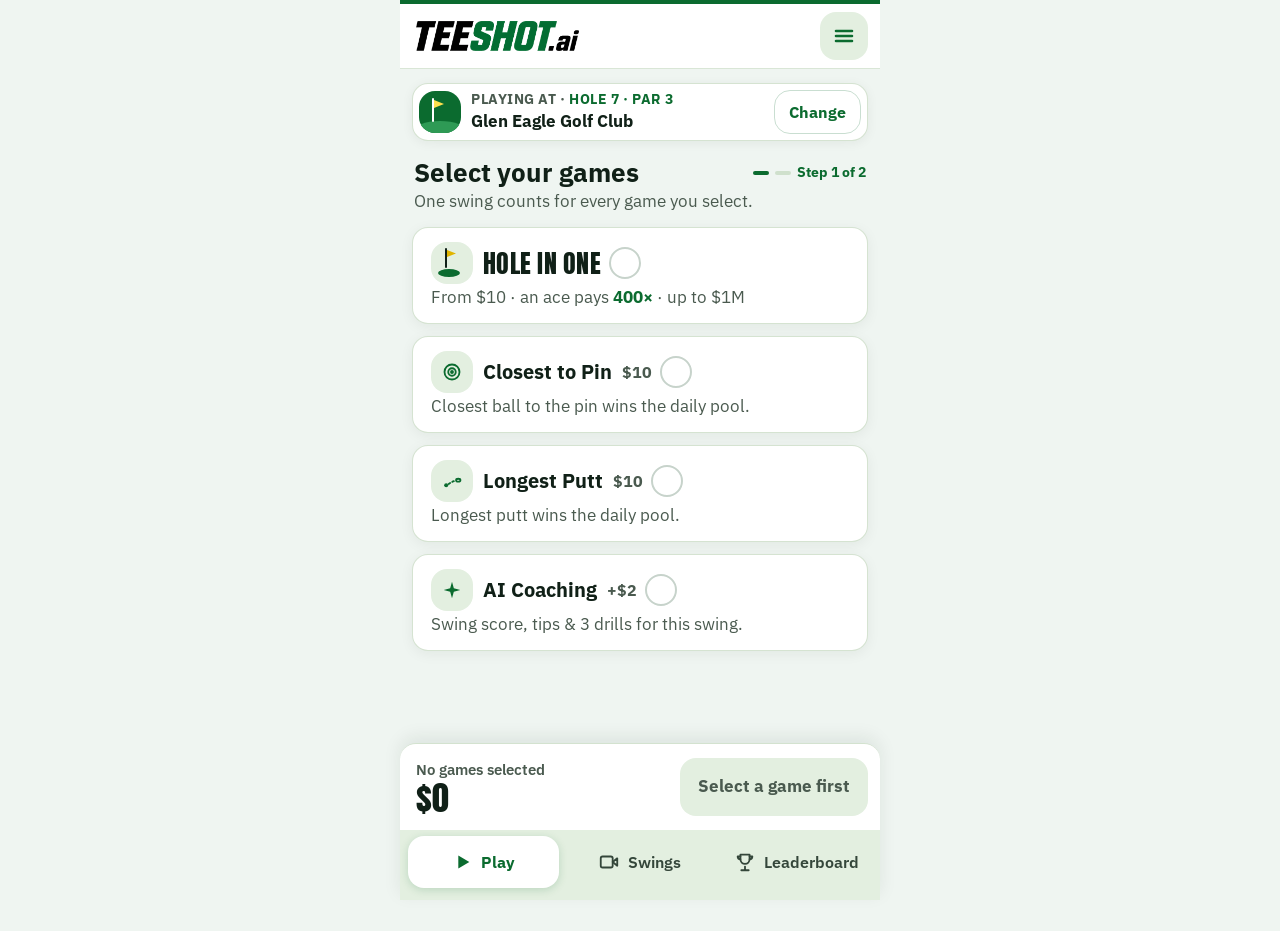
==== Play.html @ 26afe767 "Host TeeShot play flat app v2 static pages" ====
<!doctype html>
<html lang="en">
<head>
<meta charset="utf-8">
<meta name="viewport" content="width=device-width, initial-scale=1, viewport-fit=cover">
<meta name="theme-color" content="#EFF5F1">
<meta name="apple-mobile-web-app-capable" content="yes">
<title>TeeShot · Play · Soft Fairway flat</title>
<link rel="preconnect" href="https://fonts.googleapis.com">
<link rel="preconnect" href="https://fonts.gstatic.com" crossorigin>
<link rel="stylesheet" href="https://fonts.googleapis.com/css2?family=Anton&family=IBM+Plex+Sans:wght@400;500;600;700&display=swap">
<style>
/* TeeShot Play — Soft Fairway flat color · A-mist solid #EFF5F1 · A3-mint-original nav · whole-row select */

:root{
  --green:#0B6B2F; --green-2:#13843F; --green-deep:#0A6129; --logo-green:#006830;
  --mint:#E3EFE0; --mint-line:#D3E2CF; --mint-ink:#CDE6D3; --mint-soft:#E8F1EB;
  --fairway:#F5F8F6; --fairway-2:#EEF4F0; --fairway-3:#F1F6EF;
  --page:#EFF5F1; --page-2:#EFF5F1;
  --surface:#FFFFFF; --surface-solid:#FFFFFF; --sel-bg:#FAFDF9;
  --ink:#102017; --muted:#4A5A4F;
  --yellow:#FFE14D; --yellow-ink:#1A1600;
  --r:14px;
  --display:"Anton","Impact","Arial Narrow",sans-serif;
  --body:"IBM Plex Sans",system-ui,-apple-system,"Segoe UI",sans-serif;
  color-scheme:light;
}
*{box-sizing:border-box}
html{margin:0;background:#EFF5F1}
html,body{margin:0}
body{
  font-family:var(--body);color:var(--ink);font-size:16px;line-height:1.4;
  -webkit-font-smoothing:antialiased;-webkit-tap-highlight-color:transparent;
  background:#EFF5F1;
  min-height:100vh;
}
button{font:inherit;color:inherit;cursor:pointer;border:0;background:none;padding:0}
a{color:inherit;text-decoration:none}
button:focus-visible,a:focus-visible,input:focus-visible{outline:3px solid var(--yellow);outline-offset:2px}

/* No photo / texture — solid Soft Fairway field only */
.app{position:relative;z-index:1;max-width:480px;margin:0 auto;min-height:100vh;display:flex;flex-direction:column}

/* header */
.top{position:sticky;top:0;z-index:20;background:rgba(255,255,255,.98);backdrop-filter:saturate(1.2) blur(10px);-webkit-backdrop-filter:saturate(1.2) blur(10px);padding-top:env(safe-area-inset-top,0px)}
.top-row{display:flex;align-items:center;justify-content:space-between;height:58px;padding:0 max(12px,env(safe-area-inset-right,0px)) 0 max(16px,env(safe-area-inset-left,0px))}
.top-row img{height:26px;width:auto;display:block}
.hdr-clean .top{border-top:4px solid var(--green);border-bottom:1px solid rgba(211,226,207,.85)}
.menu{width:44px;height:44px;border-radius:var(--r);background:var(--mint);color:var(--green);display:flex;align-items:center;justify-content:center}

main{flex:1;display:flex;flex-direction:column;gap:8px;padding:10px max(12px,env(safe-area-inset-right,0px)) 280px max(12px,env(safe-area-inset-left,0px));background:transparent}

.course{display:flex;align-items:center;gap:10px;min-height:52px;padding:6px;border-radius:var(--r);background:var(--surface);border:1.5px solid rgba(211,226,207,.95);box-shadow:0 2px 12px rgba(16,32,23,.06)}
.badge{position:relative;width:38px;height:38px;border-radius:var(--r);background:var(--green);overflow:hidden;flex-shrink:0}
.badge::before{content:"";position:absolute;left:-6px;right:-6px;bottom:-10px;height:22px;border-radius:50%;background:#2E9A55}
.badge svg{position:absolute;left:12px;top:6px}
.course .txt{flex:1;min-width:0;display:flex;flex-direction:column}
.eyebrow{font-size:13px;font-weight:700;letter-spacing:.04em;color:var(--muted)}
.course .line{font-size:16px;white-space:nowrap;overflow:hidden;text-overflow:ellipsis}
.eyebrow span{color:var(--green)}
.soft{height:40px;padding:0 12px;border-radius:var(--r);background:transparent;color:var(--green);font-size:15px;font-weight:700;flex-shrink:0;border:1.5px solid rgba(11,107,47,.22)}

.intro{display:flex;flex-direction:column;gap:2px;padding:4px 2px 2px}
.intro .row{display:flex;align-items:center;justify-content:space-between;gap:8px}
.intro h1{margin:0;font-size:22px;line-height:1.2}
.intro p{margin:0;font-size:15px;color:var(--muted)}
.steps{display:flex;align-items:center;gap:6px;font-size:13px;font-weight:700;color:var(--green);white-space:nowrap}
.steps i{width:18px;height:6px;border-radius:3px;background:rgba(201,220,197,.85)}.steps i.on{background:var(--green)}

/* Cards — Soft Fairway mist on flat field; whole-row select */
.card{
  position:relative;display:flex;flex-direction:column;gap:2px;width:100%;
  padding:10px 12px 10px 14px;border-radius:var(--r);
  background:var(--surface);border:1.5px solid rgba(211,226,207,.95);
  text-align:left;box-shadow:0 2px 12px rgba(16,32,23,.05);
  transition:border-color .22s ease,background-color .22s ease,box-shadow .22s ease,transform .15s ease;
  overflow:hidden;
}
.card::before{
  content:"";position:absolute;left:0;top:0;bottom:0;width:0;
  background:var(--green);border-radius:var(--r) 0 0 var(--r);
  transition:width .2s ease;
}
.card.on{
  border-color:var(--green);background:var(--sel-bg);
  box-shadow:0 6px 18px rgba(11,107,47,.14);
  padding-left:16px;
}
.card.on::before{width:4px}
button.card:active,.hio-head:active{transform:scale(.985)}

.head{display:flex;align-items:center;justify-content:space-between;gap:8px;min-height:40px}
.name{display:flex;align-items:center;gap:10px;min-width:0}
.name b{font-size:18px;white-space:nowrap}
.name small{font-size:15px;font-weight:700;color:var(--muted);white-space:nowrap}
.tile{
  width:36px;height:36px;border-radius:var(--r);
  background:var(--mint);color:var(--green);
  display:flex;align-items:center;justify-content:center;flex-shrink:0;
  transition:background-color .22s ease,color .22s ease,box-shadow .22s ease;
  position:relative;
}
.card.on .tile{background:var(--green);color:var(--yellow);box-shadow:0 2px 6px rgba(11,107,47,.25)}
.chk{
  width:28px;height:28px;border-radius:50%;flex-shrink:0;
  border:2px solid #C7D3CB;background:transparent;
  display:flex;align-items:center;justify-content:center;
  transition:background .2s ease,border-color .2s ease,box-shadow .2s ease;
}
.chk svg{display:none;color:#fff}
.card.on .chk{
  background:var(--green);border-color:var(--green);
  box-shadow:0 2px 6px rgba(11,107,47,.22);
}
.card.on .chk svg{display:block}

.hio .tile{position:relative;background:var(--mint)!important;color:inherit}
.hio.on .tile{background:var(--green)!important}
.hio .tile::before{content:"";position:absolute;left:7px;bottom:7px;width:22px;height:8px;border-radius:50%;background:var(--green)}
.hio.on .tile::before{background:rgba(255,225,77,.85)}
.hio .tile svg{position:absolute;left:13px;top:5px}
.hio-title{font-family:var(--display);font-size:22px;line-height:1.1;letter-spacing:.01em}
.desc{font-size:15px;color:var(--muted)}.desc b{color:var(--green)}

.hio-head{display:flex;flex-direction:column;gap:2px;text-align:left;width:100%;transition:transform .15s ease}
.hio-open{display:flex;flex-direction:column;gap:6px;margin-top:8px;animation:open .3s ease-out}
.pair{display:flex;gap:8px}
.stepper{flex:1;display:flex;align-items:center;justify-content:space-between;gap:4px;padding:6px;border-radius:var(--r);background:var(--mint)}
.stepper button{width:44px;height:48px;border-radius:var(--r);background:#fff;color:var(--green);font-size:24px;font-weight:700;transition:transform .12s ease}
.stepper button:active{transform:scale(.94)}
.stepper button:disabled{opacity:.4}
.amt{display:flex;flex-direction:column;align-items:center}
.amt small{font-size:13px;font-weight:600;color:var(--muted)}
.amt b,.ace b{font-family:var(--display);font-weight:400;font-size:24px;line-height:1.05;font-variant-numeric:tabular-nums}
.ace{flex:1;position:relative;overflow:hidden;display:flex;flex-direction:column;align-items:center;justify-content:center;padding:6px 8px;border-radius:var(--r);background:repeating-linear-gradient(135deg,var(--green) 0 14px,var(--green-deep) 14px 28px);color:#fff}
.ace::before{content:"";position:absolute;right:-14px;top:-14px;width:46px;height:46px;border-radius:50%;border:6px solid rgba(255,225,77,.22)}
.ace::after{content:"";position:absolute;left:8px;bottom:6px;width:7px;height:7px;border-radius:50%;background:#fff;box-shadow:0 0 0 3px rgba(255,255,255,.2)}
.ace small{position:relative;display:flex;align-items:center;gap:4px;font-size:13px;font-weight:600;color:var(--mint-ink)}
.ace b{position:relative;font-size:26px;color:var(--yellow)}
.slide{display:flex;align-items:center;gap:8px;font-size:14px;font-weight:700;color:var(--muted)}
.slide input{flex:1;height:36px;margin:0;accent-color:var(--green)}

.bottom{position:fixed;left:0;right:0;bottom:0;z-index:20}
.bottom-in{max-width:480px;margin:0 auto;background:var(--surface);border-radius:var(--r) var(--r) 0 0;box-shadow:0 -6px 18px rgba(16,32,23,.08);border-top:1px solid var(--mint-line);overflow:hidden}
.dock{display:flex;align-items:center;gap:12px;padding:10px max(12px,env(safe-area-inset-right,0px)) 10px max(16px,env(safe-area-inset-left,0px))}
.sum{flex:1;min-width:0;display:flex;flex-direction:column}
.sum small{font-size:14px;font-weight:600;color:var(--muted);white-space:nowrap;overflow:hidden;text-overflow:ellipsis}
.sum .tot{display:flex;align-items:center;gap:8px}
.sum .tot b{font-family:var(--display);font-weight:400;font-size:28px;line-height:1.05;font-variant-numeric:tabular-nums}
.chips{display:flex}
.chips span{width:24px;height:24px;margin-left:-4px;border-radius:50%;background:var(--green);border:2px solid #fff;color:var(--yellow);display:flex;align-items:center;justify-content:center;font-size:10px;font-weight:800;animation:pop .28s cubic-bezier(.2,.9,.3,1.3)}
.chips span:first-child{margin-left:0}
.cta{display:flex;align-items:center;gap:8px;height:54px;padding:0 20px;border-radius:var(--r);background:var(--yellow);color:var(--yellow-ink);font-size:18px;font-weight:700;flex-shrink:0;transition:transform .12s ease,background-color .2s ease}
.cta:active{transform:scale(.96)}
.cta:disabled{background:var(--mint);color:var(--muted);padding:0 18px;font-size:16px}
.cta:disabled svg{display:none}

.toast{position:fixed;left:50%;top:calc(76px + env(safe-area-inset-top,0px));transform:translateX(-50%);z-index:40;width:max-content;max-width:90vw;padding:12px 16px;border-radius:var(--r);background:var(--ink);color:#fff;font-weight:600;font-size:15px;box-shadow:0 8px 24px rgba(0,0,0,.25)}
[hidden]{display:none!important}
@keyframes pop{from{transform:scale(.8);opacity:.4}to{transform:scale(1);opacity:1}}
@keyframes open{from{opacity:0;transform:translateY(-6px)}to{opacity:1;transform:none}}
@media (prefers-reduced-motion:reduce){*{animation:none!important;transition:none!important}}

/* Bottom nav — exact from teeshot-play-A3-mint-original.html */
nav{display:grid;grid-template-columns:repeat(3,minmax(0,1fr));gap:6px;padding:6px max(8px,env(safe-area-inset-right,0px)) calc(12px + env(safe-area-inset-bottom,0px)) max(8px,env(safe-area-inset-left,0px));background:var(--mint)}
nav a{position:relative;display:flex;align-items:center;justify-content:center;gap:6px;height:46px;border-radius:var(--r);color:#34463A;font-size:15px;font-weight:600;transition:background-color .2s ease,color .2s ease;text-decoration:none}
nav a.cur{background:var(--surface);color:var(--green);font-weight:700;box-shadow:0 2px 8px rgba(11,107,47,.18)}
nav a.off{opacity:.38;pointer-events:none;cursor:default}


/* Course Change sheet — Soft Fairway */
.sheet-backdrop{position:fixed;inset:0;z-index:50;background:rgba(16,32,23,.45);backdrop-filter:blur(2px);-webkit-backdrop-filter:blur(2px)}
.sheet{position:fixed;left:0;right:0;bottom:0;z-index:51;max-width:480px;margin:0 auto;background:#fff;border-radius:22px 22px 0 0;box-shadow:0 -12px 40px rgba(16,32,23,.22);padding:8px 16px calc(20px + env(safe-area-inset-bottom,0px));max-height:min(72vh,560px);display:flex;flex-direction:column;animation:sheetUp .28s cubic-bezier(.2,.8,.2,1)}
.sheet-handle{width:40px;height:4px;border-radius:999px;background:#D3E2CF;margin:6px auto 12px}
.sheet-head{display:flex;align-items:center;justify-content:space-between;gap:12px;margin-bottom:10px}
.sheet-head h2{margin:0;font-size:20px;font-weight:700;color:var(--ink)}
.sheet-close{height:40px;padding:0 14px;border-radius:12px;background:var(--mint);color:var(--green);font-size:15px;line-height:1;display:flex;align-items:center;justify-content:center;font-weight:700}
.sheet-list{overflow:auto;display:flex;flex-direction:column;gap:8px;padding-bottom:4px;-webkit-overflow-scrolling:touch}
.course-opt{display:flex;align-items:center;gap:12px;width:100%;text-align:left;padding:14px 14px;border-radius:16px;border:1.5px solid rgba(211,226,207,.95);background:#FAFDF9;transition:border-color .15s,background .15s,box-shadow .15s}
.course-opt:active{transform:scale(.985)}
.course-opt.on{border-color:var(--green);background:#F0F9F2;box-shadow:inset 3px 0 0 var(--green)}
.course-opt .co-txt{flex:1;min-width:0;display:flex;flex-direction:column;gap:2px}
.course-opt .co-txt b{font-size:16px;font-weight:700;color:var(--ink)}
.course-opt .co-txt small{font-size:13px;font-weight:600;color:var(--muted);letter-spacing:.02em}
.course-opt .co-chk{width:26px;height:26px;border-radius:50%;border:2px solid #CDE6D3;display:flex;align-items:center;justify-content:center;color:transparent;flex-shrink:0;background:#fff}
.course-opt.on .co-chk{background:var(--green);border-color:var(--green);color:#FFE14D}
@keyframes sheetUp{from{transform:translateY(24px);opacity:.6}to{transform:none;opacity:1}}



/* —— Responsive scale (t183u) ——
   Base (~390 / regular iPhone): restore pre-densify comfortable spacing
   Mid ≥393 (Pro): mild breathe
   Large ≥430 (Pro Max): noticeably larger type + padding (+2–4px / roomy)
*/
:root{
  --fs-body:16px;
  --fs-title:22px;
  --fs-hio:22px;
  --fs-name:18px;
  --fs-desc:15px;
  --fs-eyebrow:13px;
  --fs-soft:15px;
  --fs-nav:15px;
  --fs-cta:18px;
  --fs-tot:28px;
  --fs-amt:26px;
  --fs-ace:24px;
  --pad-main-y:10px;
  --pad-main-b:calc(248px + env(safe-area-inset-bottom,0px));
  --gap-main:8px;
  --top-h:58px;
  --course-h:52px;
  --card-pad:10px 12px 10px 14px;
  --tile:36px;
  --chk:28px;
  --cta-h:54px;
  --nav-h:46px;
  --dock-pad-y:12px;
  --step-btn-h:48px;
  --step-btn-w:44px;
  --r:14px;
}
body{font-size:var(--fs-body);min-height:100dvh;min-height:100vh}
.app{min-height:100dvh;min-height:100vh}
.top-row{height:var(--top-h);padding:0 max(12px,env(safe-area-inset-right,0px)) 0 max(16px,env(safe-area-inset-left,0px))}
.top-row img{height:26px}
.menu{width:44px;height:44px;border-radius:var(--r)}
.menu svg{width:22px;height:22px}
main{gap:var(--gap-main);padding:var(--pad-main-y) max(12px,env(safe-area-inset-right,0px)) var(--pad-main-b) max(12px,env(safe-area-inset-left,0px))}
.course{gap:10px;min-height:var(--course-h);padding:6px;border-radius:var(--r)}
.badge{width:38px;height:38px;border-radius:var(--r)}
.eyebrow{font-size:var(--fs-eyebrow);letter-spacing:.04em}
.course .line{font-size:16px}
.soft{height:40px;padding:0 12px;font-size:var(--fs-soft);border-radius:var(--r);flex-shrink:0}
.intro{gap:2px;padding:4px 2px 2px}
.intro .row{gap:8px}
.intro h1{font-size:var(--fs-title);line-height:1.2}
.intro p{font-size:var(--fs-desc);line-height:1.35}
.steps{font-size:13px;gap:6px}
.steps i{width:16px;height:4px}
.card{gap:2px;padding:var(--card-pad);border-radius:var(--r);box-shadow:0 2px 12px rgba(16,32,23,.05)}
.card.on{padding-left:16px}
.head{min-height:36px;gap:8px}
.name{gap:10px}
.name b{font-size:var(--fs-name)}
.name small{font-size:15px}
.tile{width:var(--tile);height:var(--tile);border-radius:var(--r)}
.chk{width:var(--chk);height:var(--chk)}
.hio-title{font-size:var(--fs-hio)}
.desc{font-size:var(--fs-desc);line-height:1.35}
.hio-open{gap:6px;margin-top:8px}
.pair{gap:8px}
.stepper{padding:4px;border-radius:var(--r)}
.stepper button{width:var(--step-btn-w);height:var(--step-btn-h);font-size:24px;border-radius:var(--r)}
.amt small,.ace small{font-size:13px}
.amt b,.ace b{font-size:var(--fs-amt)}
.ace{padding:6px 8px;border-radius:var(--r)}
.ace b{font-size:var(--fs-ace)}
.slide{gap:8px;font-size:14px}
.slide input{height:36px}
.bottom-in{border-radius:16px 16px 0 0}
.dock{gap:12px;padding:var(--dock-pad-y) max(12px,env(safe-area-inset-right,0px)) var(--dock-pad-y) max(16px,env(safe-area-inset-left,0px))}
.sum{min-width:0}
.sum small{font-size:14px}
.sum .tot{gap:8px}
.sum .tot b{font-size:var(--fs-tot)}
.chips span{width:24px;height:24px;font-size:10px}
.cta{height:var(--cta-h);padding:0 20px;font-size:var(--fs-cta);border-radius:var(--r);max-width:none;white-space:nowrap}
.cta:disabled{padding:0 18px;font-size:16px}
.cta svg{flex-shrink:0;width:20px;height:20px}
.toast{top:calc(58px + env(safe-area-inset-top,0px));padding:10px 14px;font-size:14px}
nav{gap:6px;padding:6px max(8px,env(safe-area-inset-right,0px)) calc(12px + env(safe-area-inset-bottom,0px)) max(8px,env(safe-area-inset-left,0px))}
nav a{gap:6px;height:var(--nav-h);font-size:var(--fs-nav);border-radius:var(--r);padding:0 6px}
nav a svg{width:20px;height:20px;flex-shrink:0}
.sheet{padding:8px 16px calc(20px + env(safe-area-inset-bottom,0px));border-radius:20px 20px 0 0}
.sheet h2{font-size:20px}
.sheet-close{width:40px;height:40px;font-size:22px}

/* Pro (~393) — mild breathe above base */
@media (min-width:393px){
  :root{
    --fs-title:clamp(22px,5.2vw,24px);
    --fs-hio:clamp(22px,5.4vw,24px);
    --fs-name:19px;
    --fs-tot:clamp(28px,6vw,30px);
    --pad-main-y:12px;
    --gap-main:10px;
    --top-h:60px;
    --card-pad:12px 14px 12px 16px;
    --cta-h:56px;
    --nav-h:48px;
    --fs-cta:19px;
    --fs-nav:15px;
  }
  .course .line{font-size:16px}
  .name small{font-size:15px}
}

/* Pro Max (≥430) — noticeably larger type + spacing */
@media (min-width:430px){
  :root{
    --fs-body:18px;
    --fs-title:clamp(24px,5.2vw,26px);
    --fs-hio:clamp(24px,5.4vw,26px);
    --fs-name:20px;
    --fs-desc:17px;
    --fs-eyebrow:14px;
    --fs-soft:16px;
    --fs-nav:16px;
    --fs-cta:20px;
    --fs-tot:clamp(30px,6.2vw,34px);
    --fs-amt:28px;
    --fs-ace:28px;
    --pad-main-y:14px;
    --pad-main-b:calc(280px + env(safe-area-inset-bottom,0px));
    --gap-main:12px;
    --top-h:64px;
    --course-h:58px;
    --card-pad:14px 16px 14px 18px;
    --tile:42px;
    --chk:32px;
    --cta-h:58px;
    --nav-h:52px;
    --dock-pad-y:14px;
    --step-btn-h:52px;
    --step-btn-w:48px;
    --r:16px;
  }
  .top-row img{height:30px}
  .menu{width:48px;height:48px}
  .menu svg{width:24px;height:24px}
  .badge{width:42px;height:42px}
  .course .line{font-size:17px}
  .soft{height:44px;padding:0 14px;font-size:16px}
  .name small{font-size:16px}
  .amt small,.ace small{font-size:14px}
  .slide{font-size:15px}
  .slide input{height:40px}
  .sum small{font-size:15px}
  .intro p{font-size:17px}
  .steps{font-size:14px}
  .stepper button{font-size:26px}
  .chips span{width:28px;height:28px;font-size:11px}
  .cta{padding:0 22px}
  .cta:disabled{padding:0 18px;font-size:17px}
  .cta svg{width:22px;height:22px}
  nav a{gap:8px;padding:0 8px}
  nav a svg{width:22px;height:22px}
  .card{box-shadow:0 3px 14px rgba(16,32,23,.06)}
  .toast{top:calc(64px + env(safe-area-inset-top,0px));padding:12px 16px;font-size:15px}
  .sheet h2{font-size:22px}
  .sheet-close{width:44px;height:44px}
}

</style>
</head>

<body class="hdr-clean">
<div class="app">
  <header class="top">
    <div class="top-row">
      <img src="logo.png" alt="TeeShot.ai">
      <button class="menu" type="button" aria-label="Open menu" data-toast="Menu opens here in the full app.">
        <svg width="22" height="22" viewBox="0 0 24 24" fill="none" stroke="currentColor" stroke-width="2.6" stroke-linecap="round" aria-hidden="true"><path d="M4 7h16M4 12h16M4 17h16"/></svg>
      </button>
    </div>
  </header>

  <main>
    <section class="course" id="playing-at" aria-label="Playing at">
      <span class="badge" aria-hidden="true"><svg width="16" height="26" viewBox="0 0 16 26" fill="none"><path d="M2 2v22" stroke="#fff" stroke-width="2" stroke-linecap="round"/><path d="M3 3l10 4-10 4z" fill="#FFE14D"/></svg></span>
      <span class="txt">
        <span class="eyebrow">PLAYING AT · <span id="meta">HOLE 7 · PAR 3</span></span>
        <span class="line"><b id="course">Glen Eagle Golf Club</b></span>
      </span>
      <button class="soft" type="button" id="change">Change</button>
    </section>

    <div class="intro">
      <div class="row">
        <h1>Select your games</h1>
        <span class="steps"><i class="on"></i><i></i>Step 1 of 2</span>
      </div>
      <p>One swing counts for every game you select.</p>
    </div>

    <section class="card hio" id="hio">
      <button class="hio-head" type="button" id="hio-btn" aria-pressed="false">
        <span class="head">
          <span class="name">
            <span class="tile" aria-hidden="true"><svg width="14" height="22" viewBox="0 0 14 22" fill="none"><path d="M2 2v18" stroke="#102017" stroke-width="2" stroke-linecap="round"/><path d="M3 3l9 3.5-9 3.5z" fill="#E0B400"/></svg></span>
            <span class="hio-title">HOLE IN ONE</span>
          </span>
          <span class="chk"><svg width="13" height="13" viewBox="0 0 24 24" fill="none" stroke="currentColor" stroke-width="3.4" stroke-linecap="round" stroke-linejoin="round" aria-hidden="true"><path d="M5 12l5 5 9-10"/></svg></span>
        </span>
        <span class="desc">From $10 · an ace pays <b>400×</b> · up to $1M</span>
      </button>
      <div class="hio-open" id="hio-open" hidden>
        <div class="pair">
          <div class="stepper">
            <button type="button" id="dec" aria-label="Lower entry">−</button>
            <span class="amt"><small>Entry</small><b id="entry">$100</b></span>
            <button type="button" id="inc" aria-label="Raise entry">+</button>
          </div>
          <div class="ace" aria-live="polite">
            <small><svg width="13" height="13" viewBox="0 0 24 24" fill="none" stroke="#FFE14D" stroke-width="2.4" stroke-linecap="round" stroke-linejoin="round" aria-hidden="true"><path d="M8 21h8M12 17v4M7 4h10v5a5 5 0 0 1-10 0V4z"/></svg>Ace wins</small>
            <b id="ace">$40,000</b>
          </div>
        </div>
        <label class="slide"><span>$10</span><input type="range" id="slider" min="0" max="7" step="1" value="3" aria-label="Entry amount"><span>$2,500</span></label>
      </div>
    </section>

    <button class="card" type="button" data-key="ctp" id="ctp" aria-pressed="false">
      <span class="head">
        <span class="name"><span class="tile" aria-hidden="true"><svg width="20" height="20" viewBox="0 0 24 24" fill="none" stroke="currentColor" stroke-width="2.2"><circle cx="12" cy="12" r="9"/><circle cx="12" cy="12" r="4.5"/><circle cx="12" cy="12" r="1.2" fill="currentColor"/></svg></span><b>Closest to Pin</b><small>$10</small></span>
        <span class="chk"><svg width="13" height="13" viewBox="0 0 24 24" fill="none" stroke="currentColor" stroke-width="3.4" stroke-linecap="round" stroke-linejoin="round" aria-hidden="true"><path d="M5 12l5 5 9-10"/></svg></span>
      </span>
      <span class="desc">Closest ball to the pin wins the daily pool.</span>
    </button>

    <button class="card" type="button" data-key="putt" id="putt" aria-pressed="false">
      <span class="head">
        <span class="name"><span class="tile" aria-hidden="true"><svg width="20" height="20" viewBox="0 0 24 24" fill="none" stroke="currentColor" stroke-width="2.2" stroke-linecap="round"><circle cx="5" cy="17" r="2.4" fill="currentColor" stroke="none"/><path d="M8 15.5c3-2 6-3.5 9-4" stroke-dasharray="2 3"/><ellipse cx="19.5" cy="11" rx="2.6" ry="1.7"/></svg></span><b>Longest Putt</b><small>$10</small></span>
        <span class="chk"><svg width="13" height="13" viewBox="0 0 24 24" fill="none" stroke="currentColor" stroke-width="3.4" stroke-linecap="round" stroke-linejoin="round" aria-hidden="true"><path d="M5 12l5 5 9-10"/></svg></span>
      </span>
      <span class="desc">Longest putt wins the daily pool.</span>
    </button>

    <button class="card" type="button" data-key="ai" id="ai" aria-pressed="false">
      <span class="head">
        <span class="name"><span class="tile" aria-hidden="true"><svg width="20" height="20" viewBox="0 0 24 24" fill="currentColor"><path d="M12 2l2.2 7.8L22 12l-7.8 2.2L12 22l-2.2-7.8L2 12l7.8-2.2z"/></svg></span><b>AI Coaching</b><small>+$2</small></span>
        <span class="chk"><svg width="13" height="13" viewBox="0 0 24 24" fill="none" stroke="currentColor" stroke-width="3.4" stroke-linecap="round" stroke-linejoin="round" aria-hidden="true"><path d="M5 12l5 5 9-10"/></svg></span>
      </span>
      <span class="desc">Swing score, tips &amp; 3 drills for this swing.</span>
    </button>
  </main>

  <div class="bottom">
    <div class="bottom-in">
      <div class="dock" id="total-bar">
        <span class="sum">
          <small id="summary">No games selected</small>
          <span class="tot"><b id="total">$0</b><span class="chips" id="chips"></span></span>
        </span>
        <button class="cta" type="button" id="cta" disabled><span id="cta-label">Select a game first</span>
          <svg width="20" height="20" viewBox="0 0 24 24" fill="none" stroke="currentColor" stroke-width="2.6" stroke-linecap="round" stroke-linejoin="round" aria-hidden="true"><path d="M5 12h14M13 6l6 6-6 6"/></svg>
        </button>
      </div>
      <nav aria-label="App">
        <a href="Play.html" class="cur" aria-current="page"><svg width="20" height="20" viewBox="0 0 24 24" fill="currentColor" aria-hidden="true"><path d="M8 5l12 7-12 7V5z"/></svg>Play</a>
        <a href="Swings.html"><svg width="20" height="20" viewBox="0 0 24 24" fill="none" stroke="currentColor" stroke-width="2" stroke-linecap="round" stroke-linejoin="round" aria-hidden="true"><rect x="3" y="6" width="13" height="12" rx="2"/><path d="M21 8l-5 4 5 4V8z"/></svg>Swings</a>
        <a href="Leaderboard.html"><svg width="18" height="18" viewBox="0 0 24 24" fill="none" stroke="currentColor" stroke-width="2" stroke-linecap="round" stroke-linejoin="round" aria-hidden="true"><path d="M8 21h8M12 17v4M7 4h10v5a5 5 0 0 1-10 0V4z"/><path d="M17 6h3a3 3 0 0 1-3 3M7 6H4a3 3 0 0 0 3 3"/></svg>Leaderboard</a>
      </nav>
    </div>
  </div>
  <div class="sheet-backdrop" id="course-backdrop" hidden></div>
  <div class="sheet" id="course-sheet" role="dialog" aria-modal="true" aria-labelledby="course-sheet-title" hidden>
    <div class="sheet-handle" aria-hidden="true"></div>
    <div class="sheet-head">
      <h2 id="course-sheet-title">Choose a course</h2>
      <button type="button" class="sheet-close" id="course-close">Close</button>
    </div>
    <div class="sheet-list" id="course-list" role="listbox" aria-labelledby="course-sheet-title"></div>
  </div>
  <div class="toast" id="toast" role="status" hidden></div>
</div>

<script>
(function () {
  var steps = [10, 25, 50, 100, 250, 500, 1000, 2500];
  var courses = [
    { n: 'Glen Eagle Golf Club', m: 'HOLE 7 · PAR 3' },
    { n: 'Copper Creek Golf Club', m: 'HOLE 3 · PAR 3' },
    { n: 'Royal Oak GC', m: 'HOLE 12 · PAR 3' },
    { n: 'Lakeside Links', m: 'HOLE 5 · PAR 3' }
  ];
  var s = { i: 3, hio: false, ctp: false, putt: false, ai: false, c: 0 };
  var $ = function (id) { return document.getElementById(id); };
  var fmt = function (n) { return '$' + n.toLocaleString('en-US'); };
  var t;
  function toast(msg) { var el = $('toast'); el.textContent = msg; el.hidden = false; clearTimeout(t); t = setTimeout(function () { el.hidden = true; }, 2400); }

  function setCard(el, on) {
    el.classList.toggle('on', on);
    var btn = el.matches('button') ? el : el.querySelector('.hio-head');
    if (btn) btn.setAttribute('aria-pressed', on ? 'true' : 'false');
  }

  function render() {
    var entry = steps[s.i];
    $('entry').textContent = fmt(entry);
    $('ace').textContent = fmt(Math.min(entry * 400, 1000000));
    $('slider').value = s.i;
    $('dec').disabled = s.i === 0;
    $('inc').disabled = s.i === steps.length - 1;
    setCard($('hio'), s.hio);
    $('hio-open').hidden = !s.hio;
    document.querySelectorAll('[data-key]').forEach(function (el) { setCard(el, !!s[el.dataset.key]); });

    var count = (s.hio ? 1 : 0) + (s.ctp ? 1 : 0) + (s.putt ? 1 : 0);
    var total = (s.hio ? entry : 0) + (s.ctp ? 10 : 0) + (s.putt ? 10 : 0) + (s.ai && count ? 2 : 0);
    $('summary').textContent = count === 0 ? 'No games selected' : count + (count === 1 ? ' game' : ' games') + (s.ai ? ' + AI Coaching' : '') + ' · total';
    $('total').textContent = fmt(total);

    var codes = [];
    if (s.hio) codes.push(['H1', 'Hole in One']);
    if (s.ctp) codes.push(['CP', 'Closest to Pin']);
    if (s.putt) codes.push(['LP', 'Longest Putt']);
    if (s.ai && count) codes.push(['AI', 'AI Coaching']);
    var chips = $('chips');
    var have = Array.prototype.map.call(chips.children, function (c) { return c.textContent; }).join();
    if (have !== codes.map(function (c) { return c[0]; }).join()) {
      chips.innerHTML = '';
      codes.forEach(function (c) { var sp = document.createElement('span'); sp.textContent = c[0]; sp.title = c[1]; chips.appendChild(sp); });
    }

    var cta = $('cta');
    cta.disabled = count === 0;
    $('cta-label').textContent = count === 0 ? 'Select a game first' : 'Enter Contest';
  }

  window.__setHio = function (on) { s.hio = !!on; render(); };
  window.__setGames = function (opts) {
    if (!opts) return;
    if ('hio' in opts) s.hio = !!opts.hio;
    if ('ctp' in opts) s.ctp = !!opts.ctp;
    if ('putt' in opts) s.putt = !!opts.putt;
    if ('ai' in opts) s.ai = !!opts.ai;
    if ('i' in opts) s.i = opts.i;
    render();
  };

  $('hio-btn').addEventListener('click', function () { s.hio = !s.hio; render(); });
  document.querySelectorAll('[data-key]').forEach(function (el) {
    el.addEventListener('click', function () { s[el.dataset.key] = !s[el.dataset.key]; render(); });
  });
  $('dec').addEventListener('click', function (e) { e.stopPropagation(); if (s.i > 0) { s.i--; render(); } });
  $('inc').addEventListener('click', function (e) { e.stopPropagation(); if (s.i < steps.length - 1) { s.i++; render(); } });
  $('slider').addEventListener('input', function (e) { e.stopPropagation(); s.i = parseInt(e.target.value, 10) || 0; render(); });
  $('slider').addEventListener('click', function (e) { e.stopPropagation(); });
  function renderCourseList() {
    var list = $('course-list');
    list.innerHTML = '';
    courses.forEach(function (c, i) {
      var btn = document.createElement('button');
      btn.type = 'button';
      btn.className = 'course-opt' + (i === s.c ? ' on' : '');
      btn.setAttribute('role', 'option');
      btn.setAttribute('aria-selected', i === s.c ? 'true' : 'false');
      btn.innerHTML = '<span class="co-txt"><b></b><small></small></span><span class="co-chk" aria-hidden="true"><svg width="14" height="14" viewBox="0 0 24 24" fill="none" stroke="currentColor" stroke-width="3.4" stroke-linecap="round" stroke-linejoin="round"><path d="M5 12l5 5 9-10"/></svg></span>';
      btn.querySelector('b').textContent = c.n;
      btn.querySelector('small').textContent = c.m;
      btn.addEventListener('click', function () {
        s.c = i;
        $('course').textContent = c.n;
        $('meta').textContent = c.m;
        closeCourseSheet();
        toast('Now playing at ' + c.n);
      });
      list.appendChild(btn);
    });
  }
  function openCourseSheet() {
    renderCourseList();
    $('course-backdrop').hidden = false;
    $('course-sheet').hidden = false;
    document.body.style.overflow = 'hidden';
    $('course-close').focus();
  }
  function closeCourseSheet() {
    $('course-backdrop').hidden = true;
    $('course-sheet').hidden = true;
    document.body.style.overflow = '';
  }
  window.__openSheet = openCourseSheet;
  window.__closeSheet = closeCourseSheet;
  $('change').addEventListener('click', function () { openCourseSheet(); });
  $('course-close').addEventListener('click', closeCourseSheet);
  $('course-backdrop').addEventListener('click', closeCourseSheet);
  document.addEventListener('keydown', function (e) {
    if (e.key === 'Escape' && !$('course-sheet').hidden) closeCourseSheet();
  });
  $('cta').addEventListener('click', function () { toast('Checkout opens here in the full app.'); });
  document.querySelectorAll('[data-toast]').forEach(function (el) {
    el.addEventListener('click', function (e) { e.preventDefault(); toast(el.dataset.toast); });
  });
  document.querySelectorAll('nav a.off').forEach(function(a){a.addEventListener('click',function(e){e.preventDefault();});});
  document.querySelectorAll('nav a.cur').forEach(function (a) { a.addEventListener('click', function (e) { e.preventDefault(); window.scrollTo({ top: 0, behavior: 'smooth' }); }); });
  render();
})();
</script>

</body>
</html>
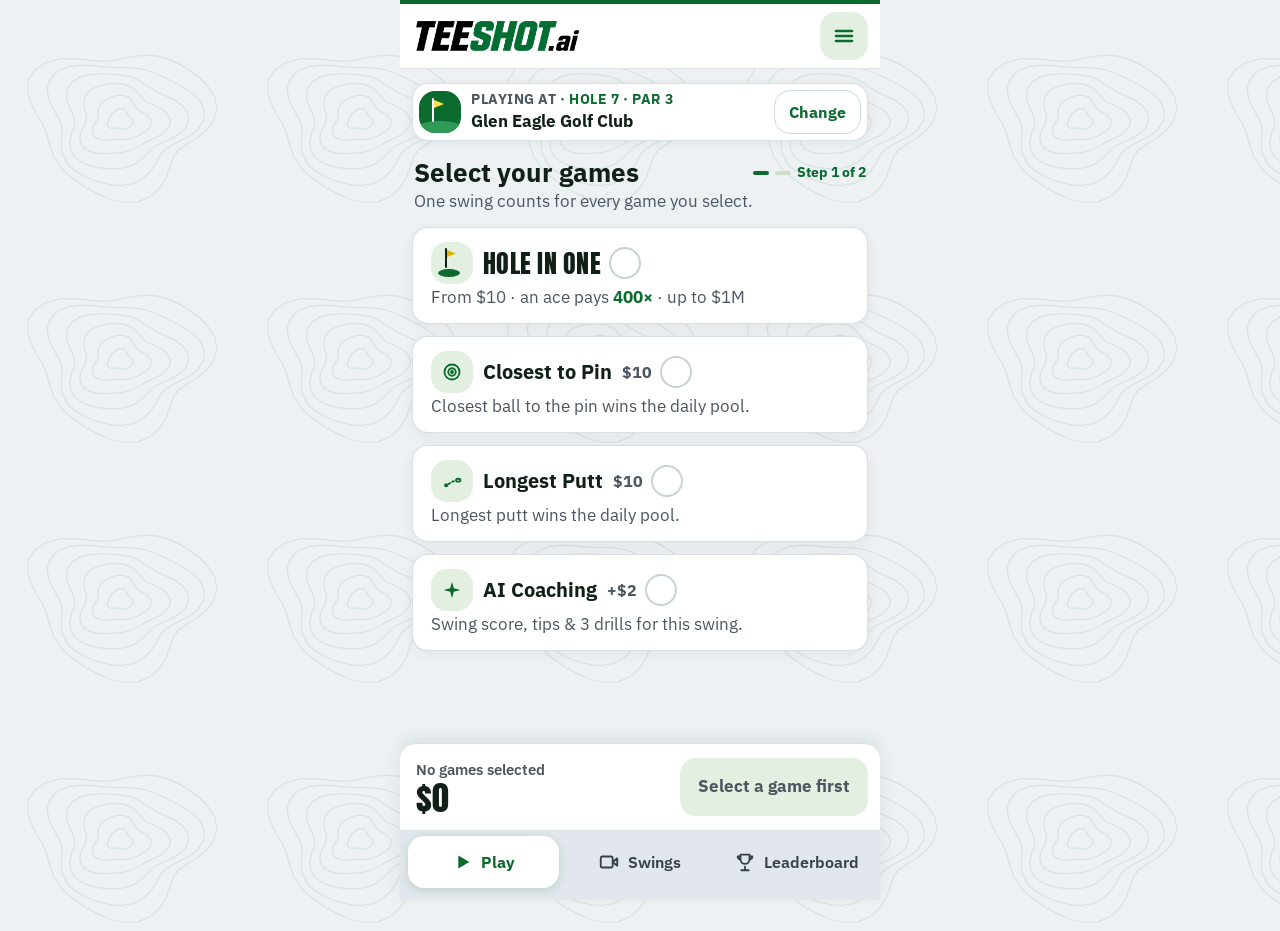
==== commit b7a27504: "Sync Desktop flat-v2 (Play ~35320, bg-contour)" ====
--- a/Play.html
+++ b/Play.html
@@ -3,22 +3,22 @@
 <head>
 <meta charset="utf-8">
 <meta name="viewport" content="width=device-width, initial-scale=1, viewport-fit=cover">
-<meta name="theme-color" content="#EFF5F1">
+<meta name="theme-color" content="#EDF1F4">
 <meta name="apple-mobile-web-app-capable" content="yes">
 <title>TeeShot · Play · Soft Fairway flat</title>
 <link rel="preconnect" href="https://fonts.googleapis.com">
 <link rel="preconnect" href="https://fonts.gstatic.com" crossorigin>
 <link rel="stylesheet" href="https://fonts.googleapis.com/css2?family=Anton&family=IBM+Plex+Sans:wght@400;500;600;700&display=swap">
 <style>
-/* TeeShot Play — Soft Fairway flat color · A-mist solid #EFF5F1 · A3-mint-original nav · whole-row select */
+/* TeeShot Play — Soft Fairway flat color · A-mist solid #EDF1F4 · A3-mint-original nav · whole-row select */
 
 :root{
   --green:#0B6B2F; --green-2:#13843F; --green-deep:#0A6129; --logo-green:#006830;
-  --mint:#E3EFE0; --mint-line:#D3E2CF; --mint-ink:#CDE6D3; --mint-soft:#E8F1EB;
+  --mint:#E3EFE0; --mint-line:#D8DEE5; --mint-ink:#CDE6D3; --mint-soft:#E8F1EB;
   --fairway:#F5F8F6; --fairway-2:#EEF4F0; --fairway-3:#F1F6EF;
-  --page:#EFF5F1; --page-2:#EFF5F1;
+  --page:#EDF1F4; --page-2:#EDF1F4;
   --surface:#FFFFFF; --surface-solid:#FFFFFF; --sel-bg:#FAFDF9;
-  --ink:#102017; --muted:#4A5A4F;
+  --ink:#102017; --muted:#4C5661;
   --yellow:#FFE14D; --yellow-ink:#1A1600;
   --r:14px;
   --display:"Anton","Impact","Arial Narrow",sans-serif;
@@ -26,12 +26,12 @@
   color-scheme:light;
 }
 *{box-sizing:border-box}
-html{margin:0;background:#EFF5F1}
+html{margin:0;background:#EDF1F4}
 html,body{margin:0}
 body{
   font-family:var(--body);color:var(--ink);font-size:16px;line-height:1.4;
   -webkit-font-smoothing:antialiased;-webkit-tap-highlight-color:transparent;
-  background:#EFF5F1;
+  background:#EDF1F4;
   min-height:100vh;
 }
 button{font:inherit;color:inherit;cursor:pointer;border:0;background:none;padding:0}
@@ -45,12 +45,12 @@
 .top{position:sticky;top:0;z-index:20;background:rgba(255,255,255,.98);backdrop-filter:saturate(1.2) blur(10px);-webkit-backdrop-filter:saturate(1.2) blur(10px);padding-top:env(safe-area-inset-top,0px)}
 .top-row{display:flex;align-items:center;justify-content:space-between;height:58px;padding:0 max(12px,env(safe-area-inset-right,0px)) 0 max(16px,env(safe-area-inset-left,0px))}
 .top-row img{height:26px;width:auto;display:block}
-.hdr-clean .top{border-top:4px solid var(--green);border-bottom:1px solid rgba(211,226,207,.85)}
+.hdr-clean .top{border-top:4px solid var(--green);border-bottom:1px solid rgba(216,222,229,.85)}
 .menu{width:44px;height:44px;border-radius:var(--r);background:var(--mint);color:var(--green);display:flex;align-items:center;justify-content:center}
 
 main{flex:1;display:flex;flex-direction:column;gap:8px;padding:10px max(12px,env(safe-area-inset-right,0px)) 280px max(12px,env(safe-area-inset-left,0px));background:transparent}
 
-.course{display:flex;align-items:center;gap:10px;min-height:52px;padding:6px;border-radius:var(--r);background:var(--surface);border:1.5px solid rgba(211,226,207,.95);box-shadow:0 2px 12px rgba(16,32,23,.06)}
+.course{display:flex;align-items:center;gap:10px;min-height:52px;padding:6px;border-radius:var(--r);background:var(--surface);border:1.5px solid rgba(216,222,229,.95);box-shadow:0 2px 12px rgba(16,32,23,.06)}
 .badge{position:relative;width:38px;height:38px;border-radius:var(--r);background:var(--green);overflow:hidden;flex-shrink:0}
 .badge::before{content:"";position:absolute;left:-6px;right:-6px;bottom:-10px;height:22px;border-radius:50%;background:#2E9A55}
 .badge svg{position:absolute;left:12px;top:6px}
@@ -71,7 +71,7 @@
 .card{
   position:relative;display:flex;flex-direction:column;gap:2px;width:100%;
   padding:10px 12px 10px 14px;border-radius:var(--r);
-  background:var(--surface);border:1.5px solid rgba(211,226,207,.95);
+  background:var(--surface);border:1.5px solid rgba(216,222,229,.95);
   text-align:left;box-shadow:0 2px 12px rgba(16,32,23,.05);
   transition:border-color .22s ease,background-color .22s ease,box-shadow .22s ease,transform .15s ease;
   overflow:hidden;
@@ -162,8 +162,8 @@
 @media (prefers-reduced-motion:reduce){*{animation:none!important;transition:none!important}}
 
 /* Bottom nav — exact from teeshot-play-A3-mint-original.html */
-nav{display:grid;grid-template-columns:repeat(3,minmax(0,1fr));gap:6px;padding:6px max(8px,env(safe-area-inset-right,0px)) calc(12px + env(safe-area-inset-bottom,0px)) max(8px,env(safe-area-inset-left,0px));background:var(--mint)}
-nav a{position:relative;display:flex;align-items:center;justify-content:center;gap:6px;height:46px;border-radius:var(--r);color:#34463A;font-size:15px;font-weight:600;transition:background-color .2s ease,color .2s ease;text-decoration:none}
+nav{display:grid;grid-template-columns:repeat(3,minmax(0,1fr));gap:6px;padding:6px max(8px,env(safe-area-inset-right,0px)) calc(12px + env(safe-area-inset-bottom,0px)) max(8px,env(safe-area-inset-left,0px));background:#E1E7EC}
+nav a{position:relative;display:flex;align-items:center;justify-content:center;gap:6px;height:46px;border-radius:var(--r);color:#36404A;font-size:15px;font-weight:600;transition:background-color .2s ease,color .2s ease;text-decoration:none}
 nav a.cur{background:var(--surface);color:var(--green);font-weight:700;box-shadow:0 2px 8px rgba(11,107,47,.18)}
 nav a.off{opacity:.38;pointer-events:none;cursor:default}
 
@@ -171,12 +171,12 @@
 /* Course Change sheet — Soft Fairway */
 .sheet-backdrop{position:fixed;inset:0;z-index:50;background:rgba(16,32,23,.45);backdrop-filter:blur(2px);-webkit-backdrop-filter:blur(2px)}
 .sheet{position:fixed;left:0;right:0;bottom:0;z-index:51;max-width:480px;margin:0 auto;background:#fff;border-radius:22px 22px 0 0;box-shadow:0 -12px 40px rgba(16,32,23,.22);padding:8px 16px calc(20px + env(safe-area-inset-bottom,0px));max-height:min(72vh,560px);display:flex;flex-direction:column;animation:sheetUp .28s cubic-bezier(.2,.8,.2,1)}
-.sheet-handle{width:40px;height:4px;border-radius:999px;background:#D3E2CF;margin:6px auto 12px}
+.sheet-handle{width:40px;height:4px;border-radius:999px;background:#D8DEE5;margin:6px auto 12px}
 .sheet-head{display:flex;align-items:center;justify-content:space-between;gap:12px;margin-bottom:10px}
 .sheet-head h2{margin:0;font-size:20px;font-weight:700;color:var(--ink)}
 .sheet-close{height:40px;padding:0 14px;border-radius:12px;background:var(--mint);color:var(--green);font-size:15px;line-height:1;display:flex;align-items:center;justify-content:center;font-weight:700}
 .sheet-list{overflow:auto;display:flex;flex-direction:column;gap:8px;padding-bottom:4px;-webkit-overflow-scrolling:touch}
-.course-opt{display:flex;align-items:center;gap:12px;width:100%;text-align:left;padding:14px 14px;border-radius:16px;border:1.5px solid rgba(211,226,207,.95);background:#FAFDF9;transition:border-color .15s,background .15s,box-shadow .15s}
+.course-opt{display:flex;align-items:center;gap:12px;width:100%;text-align:left;padding:14px 14px;border-radius:16px;border:1.5px solid rgba(216,222,229,.95);background:#FAFDF9;transition:border-color .15s,background .15s,box-shadow .15s}
 .course-opt:active{transform:scale(.985)}
 .course-opt.on{border-color:var(--green);background:#F0F9F2;box-shadow:inset 3px 0 0 var(--green)}
 .course-opt .co-txt{flex:1;min-width:0;display:flex;flex-direction:column;gap:2px}
@@ -184,6 +184,15 @@
 .course-opt .co-txt small{font-size:13px;font-weight:600;color:var(--muted);letter-spacing:.02em}
 .course-opt .co-chk{width:26px;height:26px;border-radius:50%;border:2px solid #CDE6D3;display:flex;align-items:center;justify-content:center;color:transparent;flex-shrink:0;background:#fff}
 .course-opt.on .co-chk{background:var(--green);border-color:var(--green);color:#FFE14D}
+.sheet-search{display:flex;align-items:center;gap:8px;height:50px;padding:0 14px;margin-bottom:10px;border-radius:var(--r);background:#FAFDF9;border:1.5px solid rgba(216,222,229,.95);transition:border-color .2s}
+.sheet-search:focus-within{border-color:var(--green)}
+.sheet-search input{flex:1;min-width:0;border:0;outline:0;background:transparent;font:inherit;font-size:16px;color:var(--ink)}
+.sheet-search input::placeholder{color:#7A8A7F}
+.sheet-search input::-webkit-search-cancel-button{display:none}
+.sheet-search .clr{width:32px;height:32px;border-radius:50%;background:var(--mint);color:var(--green);display:flex;align-items:center;justify-content:center;flex-shrink:0}
+.sheet-search .clr[hidden]{display:none}
+.sheet-list{min-height:300px;align-content:flex-start}
+.sheet-empty{padding:18px 6px;text-align:center;font-size:15px;color:var(--muted)}
 @keyframes sheetUp{from{transform:translateY(24px);opacity:.6}to{transform:none;opacity:1}}
 
 
@@ -275,7 +284,7 @@
 nav a svg{width:20px;height:20px;flex-shrink:0}
 .sheet{padding:8px 16px calc(20px + env(safe-area-inset-bottom,0px));border-radius:20px 20px 0 0}
 .sheet h2{font-size:20px}
-.sheet-close{width:40px;height:40px;font-size:22px}
+.sheet-close{width:40px;height:40px;padding:0;border-radius:50%;font-size:22px}
 
 /* Pro (~393) — mild breathe above base */
 @media (min-width:393px){
@@ -350,9 +359,13 @@
   .card{box-shadow:0 3px 14px rgba(16,32,23,.06)}
   .toast{top:calc(64px + env(safe-area-inset-top,0px));padding:12px 16px;font-size:15px}
   .sheet h2{font-size:22px}
-  .sheet-close{width:44px;height:44px}
-}
-
+  .sheet-close{width:44px;height:44px;padding:0;border-radius:50%}
+}
+
+
+/* Fog + green contours background */
+html,body{background-color:#EDF1F4}
+body{background-image:url(img/bg-contour.svg);background-size:240px 240px;background-repeat:repeat}
 </style>
 </head>
 
@@ -460,8 +473,13 @@
     <div class="sheet-handle" aria-hidden="true"></div>
     <div class="sheet-head">
       <h2 id="course-sheet-title">Choose a course</h2>
-      <button type="button" class="sheet-close" id="course-close">Close</button>
+      <button type="button" class="sheet-close" id="course-close" aria-label="Close"><svg width="18" height="18" viewBox="0 0 24 24" fill="none" stroke="currentColor" stroke-width="2.8" stroke-linecap="round" aria-hidden="true"><path d="M6 6l12 12M18 6L6 18"/></svg></button>
     </div>
+    <label class="sheet-search">
+      <svg width="20" height="20" viewBox="0 0 24 24" fill="none" stroke="#4A5A4F" stroke-width="2.2" stroke-linecap="round" aria-hidden="true"><circle cx="11" cy="11" r="7"/><path d="M20 20l-4-4"/></svg>
+      <input id="course-q" type="search" placeholder="Search courses" autocomplete="off" aria-label="Search courses">
+      <button type="button" class="clr" id="course-clr" aria-label="Clear search" hidden><svg width="14" height="14" viewBox="0 0 24 24" fill="none" stroke="currentColor" stroke-width="3" stroke-linecap="round" aria-hidden="true"><path d="M6 6l12 12M18 6L6 18"/></svg></button>
+    </label>
     <div class="sheet-list" id="course-list" role="listbox" aria-labelledby="course-sheet-title"></div>
   </div>
   <div class="toast" id="toast" role="status" hidden></div>
@@ -542,8 +560,12 @@
   $('slider').addEventListener('click', function (e) { e.stopPropagation(); });
   function renderCourseList() {
     var list = $('course-list');
+    var q = ($('course-q').value || '').trim().toLowerCase(), shown = 0;
+    $('course-clr').hidden = !q;
     list.innerHTML = '';
     courses.forEach(function (c, i) {
+      if (q && c.n.toLowerCase().indexOf(q) < 0) return;
+      shown++;
       var btn = document.createElement('button');
       btn.type = 'button';
       btn.className = 'course-opt' + (i === s.c ? ' on' : '');
@@ -561,8 +583,10 @@
       });
       list.appendChild(btn);
     });
+    if (!shown) list.innerHTML = '<p class="sheet-empty">No courses match “' + q.replace(/[&<>"]/g, '') + '”.</p>';
   }
   function openCourseSheet() {
+    $('course-q').value = '';
     renderCourseList();
     $('course-backdrop').hidden = false;
     $('course-sheet').hidden = false;
@@ -578,6 +602,8 @@
   window.__closeSheet = closeCourseSheet;
   $('change').addEventListener('click', function () { openCourseSheet(); });
   $('course-close').addEventListener('click', closeCourseSheet);
+  $('course-q').addEventListener('input', renderCourseList);
+  $('course-clr').addEventListener('click', function () { $('course-q').value = ''; renderCourseList(); $('course-q').focus(); });
   $('course-backdrop').addEventListener('click', closeCourseSheet);
   document.addEventListener('keydown', function (e) {
     if (e.key === 'Escape' && !$('course-sheet').hidden) closeCourseSheet();
